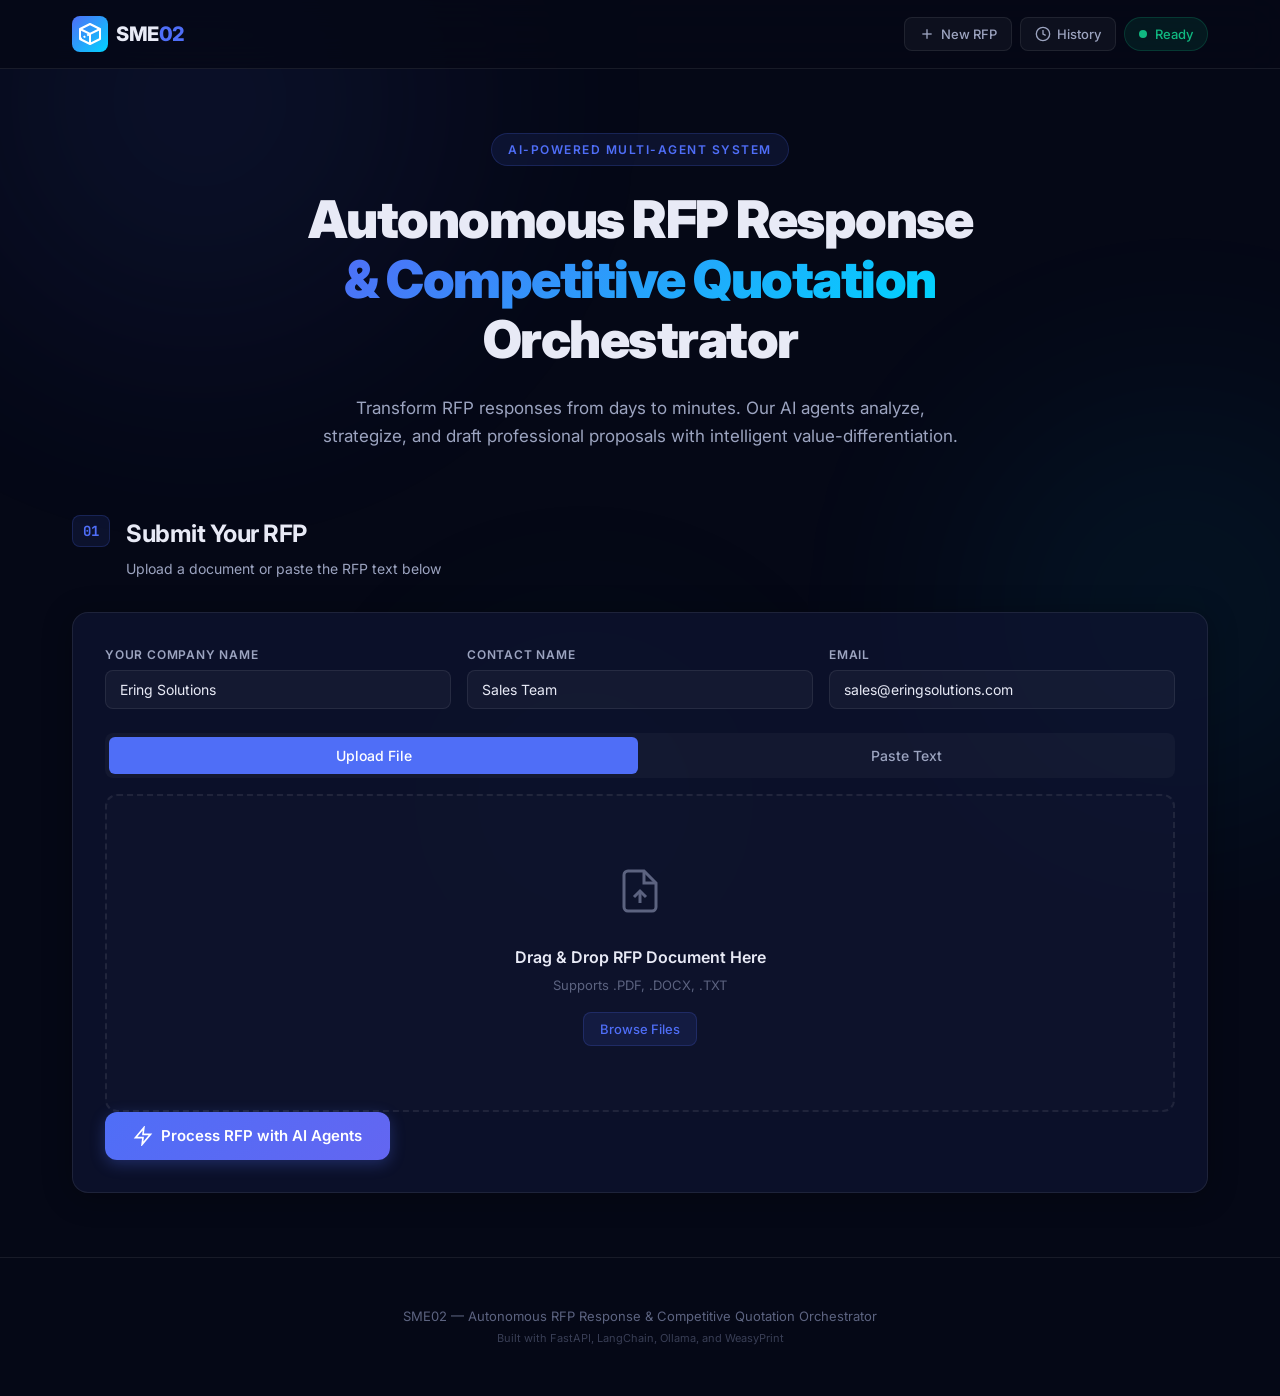
==== static/index.html @ e813094f "feat: initial commit of the SME02 project" ====
<!DOCTYPE html>
<html lang="en">
<head>
    <meta charset="UTF-8">
    <meta name="viewport" content="width=device-width, initial-scale=1.0">
    <title>SME02 — Autonomous RFP Response Orchestrator</title>
    <meta name="description" content="AI-powered multi-agent system for competitive RFP quotation generation. Transform RFP responses from days to minutes.">
    <link rel="preconnect" href="https://fonts.googleapis.com">
    <link rel="preconnect" href="https://fonts.gstatic.com" crossorigin>
    <link href="https://fonts.googleapis.com/css2?family=Inter:wght@300;400;500;600;700;800;900&family=JetBrains+Mono:wght@400;500;600;700&display=swap" rel="stylesheet">
    <link rel="stylesheet" href="/static/css/style.css?v=1.1">
</head>
<body>

    <!-- ===== Ambient Background ===== -->
    <div class="ambient-bg">
        <div class="ambient-orb orb-1"></div>
        <div class="ambient-orb orb-2"></div>
        <div class="ambient-orb orb-3"></div>
    </div>

    <!-- ===== Header ===== -->
    <header class="header" id="header">
        <div class="header-inner">
            <div class="logo">
                <div class="logo-icon">
                    <svg width="24" height="24" viewBox="0 0 24 24" fill="none">
                        <path d="M12 2L2 7V17L12 22L22 17V7L12 2Z" stroke="currentColor" stroke-width="2" stroke-linejoin="round"/>
                        <path d="M12 22V12" stroke="currentColor" stroke-width="2"/>
                        <path d="M22 7L12 12L2 7" stroke="currentColor" stroke-width="2"/>
                        <path d="M2 17L12 12" stroke="currentColor" stroke-width="2" stroke-dasharray="2 2"/>
                    </svg>
                </div>
                <span class="logo-text">SME<span class="logo-accent">02</span></span>
            </div>
            <nav class="nav-actions">
                <button class="header-btn" id="newRfpHeaderBtn" title="Start New RFP">
                    <svg width="16" height="16" viewBox="0 0 24 24" fill="none" stroke="currentColor" stroke-width="2">
                        <line x1="12" y1="5" x2="12" y2="19"/>
                        <line x1="5" y1="12" x2="19" y2="12"/>
                    </svg>
                    New RFP
                </button>
                <button class="header-btn" id="historyBtn" title="View History">
                    <svg width="16" height="16" viewBox="0 0 24 24" fill="none" stroke="currentColor" stroke-width="2">
                        <circle cx="12" cy="12" r="10"/>
                        <polyline points="12 6 12 12 16 14"/>
                    </svg>
                    History
                </button>
                <span class="status-badge" id="globalStatus">
                    <span class="status-dot"></span>
                    Ready
                </span>
            </nav>
        </div>
    </header>

    <!-- ===== Main Content ===== -->
    <main class="main">

        <!-- Hero Section -->
        <section class="hero" id="heroSection">
            <div class="hero-content">
                <div class="hero-badge">AI-Powered Multi-Agent System</div>
                <h1 class="hero-title">
                    Autonomous RFP Response<br>
                    <span class="gradient-text">&amp; Competitive Quotation</span><br>
                    Orchestrator
                </h1>
                <p class="hero-subtitle">
                    Transform RFP responses from days to minutes. Our AI agents analyze, strategize, and draft
                    professional proposals with intelligent value-differentiation.
                </p>
            </div>
        </section>

        <!-- RFP Input Section -->
        <section class="section" id="inputSection">
            <div class="section-header">
                <div class="section-number">01</div>
                <div>
                    <h2 class="section-title">Submit Your RFP</h2>
                    <p class="section-desc">Upload a document or paste the RFP text below</p>
                </div>
            </div>

            <div class="input-card glass-card">
                <div class="input-meta-row">
                    <div class="input-field-group">
                        <label for="companyName">Your Company Name</label>
                        <input type="text" id="companyName" value="Ering Solutions" placeholder="Your company name">
                    </div>
                    <div class="input-field-group">
                        <label for="contactName">Contact Name</label>
                        <input type="text" id="contactName" value="Sales Team" placeholder="Contact person">
                    </div>
                    <div class="input-field-group">
                        <label for="contactEmail">Email</label>
                        <input type="email" id="contactEmail" value="sales@eringsolutions.com" placeholder="Email">
                    </div>
                </div>

                <div class="input-mode-tabs" id="inputModeTabs">
                    <button class="input-tab active" data-mode="upload">Upload File</button>
                    <button class="input-tab" data-mode="paste">Paste Text</button>
                </div>
                
                <div class="input-mode-content active" id="mode-upload">
                    <div class="drop-zone" id="dropZone">
                        <div class="drop-zone-icon">
                            <svg width="48" height="48" viewBox="0 0 24 24" fill="none" stroke="currentColor" stroke-width="1.5">
                                <path d="M14 2H6a2 2 0 0 0-2 2v16a2 2 0 0 0 2 2h12a2 2 0 0 0 2-2V8z"></path>
                                <polyline points="14 2 14 8 20 8"></polyline>
                                <line x1="12" y1="18" x2="12" y2="12"></line>
                                <polyline points="9 15 12 12 15 15"></polyline>
                            </svg>
                        </div>
                        <p class="drop-zone-text">Drag &amp; Drop RFP Document Here</p>
                        <p class="drop-zone-hint">Supports .PDF, .DOCX, .TXT</p>
                        <button class="btn-secondary drop-zone-btn" id="browseFileBtn">Browse Files</button>
                        <input type="file" id="fileInput" accept=".pdf,.docx,.txt,.doc" style="display:none;">
                    </div>
                    
                    <div class="selected-file hidden" id="selectedFile">
                        <div class="file-info">
                            <span class="file-icon">📄</span>
                            <span class="file-name" id="fileName">document.pdf</span>
                            <span class="file-size" id="fileSize">2.4 MB</span>
                        </div>
                        <button class="btn-secondary" id="removeFileBtn" style="padding:4px 8px;">✕ Remove</button>
                    </div>
                </div>

                <div class="input-mode-content" id="mode-paste">
                    <div class="textarea-wrapper">
                        <textarea id="rfpInput" rows="16" placeholder="Paste your RFP document text here...

Example:
## Request for Proposal (RFP) - IT Infrastructure Upgrade
**Issued By:** Tech Solutions Inc.
..."></textarea>
                        <div class="textarea-footer">
                            <span class="char-count" id="charCount">0 characters</span>
                            <button class="btn-secondary" id="loadExampleBtn">Load Example RFP</button>
                        </div>
                    </div>
                </div>

                <button class="btn-primary" id="processBtn">
                    <svg width="20" height="20" viewBox="0 0 24 24" fill="none" stroke="currentColor" stroke-width="2">
                        <polygon points="13 2 3 14 12 14 11 22 21 10 12 10 13 2"/>
                    </svg>
                    Process RFP with AI Agents
                </button>
            </div>
        </section>

        <!-- Agent Reasoning Feed (Glass Box) -->
        <section class="section hidden" id="agentSection">
            <div class="section-header">
                <div class="section-number">02</div>
                <div>
                    <h2 class="section-title">Agent Reasoning Feed</h2>
                    <p class="section-desc">Watch our AI agents analyze, strategize, and draft in real-time</p>
                </div>
            </div>

            <div class="agents-panel glass-card">
                <!-- Agent Status Cards -->
                <div class="agent-status-bar">
                    <div class="agent-chip" id="chipAnalyst" data-status="waiting">
                        <div class="agent-chip-icon">🔍</div>
                        <div class="agent-chip-info">
                            <span class="agent-chip-name">Junior Analyst</span>
                            <span class="agent-chip-status">Waiting</span>
                        </div>
                    </div>
                    <div class="agent-connector">→</div>
                    <div class="agent-chip" id="chipStrategist" data-status="waiting">
                        <div class="agent-chip-icon">📊</div>
                        <div class="agent-chip-info">
                            <span class="agent-chip-name">Pricing Strategist</span>
                            <span class="agent-chip-status">Waiting</span>
                        </div>
                    </div>
                    <div class="agent-connector">→</div>
                    <div class="agent-chip" id="chipCopywriter" data-status="waiting">
                        <div class="agent-chip-icon">✍️</div>
                        <div class="agent-chip-info">
                            <span class="agent-chip-name">Senior Copywriter</span>
                            <span class="agent-chip-status">Waiting</span>
                        </div>
                    </div>
                </div>

                <!-- Live Feed -->
                <div class="feed-container" id="feedContainer">
                    <div class="feed-empty">
                        <div class="feed-empty-icon">🤖</div>
                        <p>Agent reasoning will appear here in real-time...</p>
                    </div>
                </div>
            </div>
        </section>

        <!-- Review & Approve Section -->
        <section class="section hidden" id="reviewSection">
            <div class="section-header">
                <div class="section-number">03</div>
                <div>
                    <h2 class="section-title">Review &amp; Approve</h2>
                    <p class="section-desc">Review the generated proposal and provide feedback before final PDF generation</p>
                </div>
            </div>

            <div class="review-panel glass-card">
                <!-- Tabs -->
                <div class="review-tabs" id="reviewTabs">
                    <button class="review-tab active" data-tab="requirements">Requirements</button>
                    <button class="review-tab" data-tab="pricing">Pricing</button>
                    <button class="review-tab" data-tab="proposal">Proposal</button>
                    <button class="review-tab" data-tab="universal-json">Universal JSON</button>
                </div>

                <!-- Tab Content -->
                <div class="review-content" id="reviewContent">
                    <div class="review-tab-content active" id="tab-requirements"></div>
                    <div class="review-tab-content" id="tab-pricing"></div>
                    <div class="review-tab-content" id="tab-proposal"></div>
                    <div class="review-tab-content" id="tab-universal-json"></div>
                </div>

                <!-- Feedback Area -->
                <div class="feedback-area">
                    <h3>Request Changes</h3>
                    <p class="feedback-hint">Specify which agent should make changes and describe the modification.</p>

                    <div class="changes-list" id="changesList"></div>

                    <div class="add-change-form">
                        <select id="changeAgent">
                            <option value="Junior Analyst">Junior Analyst (Requirements)</option>
                            <option value="Pricing Strategist">Pricing Strategist (Pricing)</option>
                            <option value="Senior Copywriter">Senior Copywriter (Content)</option>
                        </select>
                        <input type="text" id="changeInstruction" placeholder="Describe the change you want...">
                        <button class="btn-secondary" id="addChangeBtn">+ Add Change</button>
                    </div>

                    <div class="review-actions">
                        <button class="btn-primary" id="approveBtn">
                            <svg width="18" height="18" viewBox="0 0 24 24" fill="none" stroke="currentColor" stroke-width="2.5">
                                <polyline points="20 6 9 17 4 12"/>
                            </svg>
                            Approve &amp; Generate PDF
                        </button>
                        <button class="btn-outline" id="submitChangesBtn" style="display:none;">
                            <svg width="18" height="18" viewBox="0 0 24 24" fill="none" stroke="currentColor" stroke-width="2">
                                <path d="M11 4H4a2 2 0 0 0-2 2v14a2 2 0 0 0 2 2h14a2 2 0 0 0 2-2v-7"/>
                                <path d="M18.5 2.5a2.121 2.121 0 0 1 3 3L12 15l-4 1 1-4 9.5-9.5z"/>
                            </svg>
                            Submit Changes &amp; Re-run Agents
                        </button>
                    </div>
                </div>
            </div>
        </section>

        <!-- PDF Download Section -->
        <section class="section hidden" id="downloadSection">
            <div class="section-header">
                <div class="section-number">04</div>
                <div>
                    <h2 class="section-title">Your Quotation is Ready</h2>
                    <p class="section-desc">Download your boardroom-ready professional PDF quotation</p>
                </div>
            </div>

            <div class="download-card glass-card">
                <div class="download-icon">
                    <svg width="64" height="64" viewBox="0 0 24 24" fill="none" stroke="currentColor" stroke-width="1.5">
                        <path d="M14 2H6a2 2 0 0 0-2 2v16a2 2 0 0 0 2 2h12a2 2 0 0 0 2-2V8z"/>
                        <polyline points="14 2 14 8 20 8"/>
                        <line x1="12" y1="18" x2="12" y2="12"/>
                        <polyline points="9 15 12 18 15 15"/>
                    </svg>
                </div>
                <h3>SME02 Professional Quotation</h3>
                <p class="download-meta" id="downloadMeta">Generated with AI-powered analysis</p>
                <a class="btn-primary download-btn" id="downloadPdfBtn" href="#">
                    <svg width="20" height="20" viewBox="0 0 24 24" fill="none" stroke="currentColor" stroke-width="2">
                        <path d="M21 15v4a2 2 0 0 1-2 2H5a2 2 0 0 1-2-2v-4"/>
                        <polyline points="7 10 12 15 17 10"/>
                        <line x1="12" y1="15" x2="12" y2="3"/>
                    </svg>
                    Download PDF Quotation
                </a>
                <button class="btn-new-rfp" id="newRfpBtn">
                    <svg width="18" height="18" viewBox="0 0 24 24" fill="none" stroke="currentColor" stroke-width="2">
                        <line x1="12" y1="5" x2="12" y2="19"/>
                        <line x1="5" y1="12" x2="19" y2="12"/>
                    </svg>
                    Start New RFP
                </button>
            </div>
        </section>

    </main>

    <!-- Footer -->
    <footer class="footer">
        <p>SME02 — Autonomous RFP Response & Competitive Quotation Orchestrator</p>
        <p class="footer-sub">Built with FastAPI, LangChain, Ollama, and WeasyPrint</p>
    </footer>

    <!-- ===== History Modal ===== -->
    <div class="modal-overlay hidden" id="historyModal">
        <div class="modal-panel glass-card">
            <div class="modal-header">
                <h2 class="modal-title">
                    <svg width="20" height="20" viewBox="0 0 24 24" fill="none" stroke="currentColor" stroke-width="2">
                        <circle cx="12" cy="12" r="10"/>
                        <polyline points="12 6 12 12 16 14"/>
                    </svg>
                    RFP History
                </h2>
                <button class="modal-close" id="closeHistoryBtn">&times;</button>
            </div>
            <div class="modal-body" id="historyList">
                <div class="history-empty">
                    <div class="history-empty-icon">📋</div>
                    <p>No previous RFPs yet. Process your first RFP to see it here.</p>
                </div>
            </div>
        </div>
    </div>

    <script src="/static/js/app.js?v=1.1"></script>
</body>
</html>
---- static/css/style.css ----
/* ============================================
   SME02 — Glass Box UI Design System
   ============================================ */

/* ---- CSS Variables ---- */
:root {
    /* Colors */
    --bg-deep: #050816;
    --bg-surface: #0a0e27;
    --bg-card: rgba(15, 20, 50, 0.7);
    --bg-card-hover: rgba(20, 28, 65, 0.8);
    --bg-glass: rgba(255, 255, 255, 0.03);
    --bg-glass-border: rgba(255, 255, 255, 0.08);

    --accent-primary: #4f6ef7;
    --accent-primary-rgb: 79, 110, 247;
    --accent-secondary: #00d4ff;
    --accent-secondary-rgb: 0, 212, 255;
    --accent-success: #10b981;
    --accent-success-rgb: 16, 185, 129;
    --accent-warning: #f59e0b;
    --accent-error: #ef4444;

    --text-primary: #e8eaf6;
    --text-secondary: #9ca4c0;
    --text-muted: #5c6380;
    --text-accent: #a5b4fc;

    /* Typography */
    --font-body: 'Inter', -apple-system, BlinkMacSystemFont, sans-serif;
    --font-mono: 'JetBrains Mono', 'Fira Code', monospace;

    /* Spacing */
    --space-xs: 4px;
    --space-sm: 8px;
    --space-md: 16px;
    --space-lg: 24px;
    --space-xl: 32px;
    --space-2xl: 48px;
    --space-3xl: 64px;

    /* Radius */
    --radius-sm: 8px;
    --radius-md: 12px;
    --radius-lg: 16px;
    --radius-xl: 24px;

    /* Shadows */
    --shadow-glow: 0 0 40px rgba(var(--accent-primary-rgb), 0.15);
    --shadow-card: 0 4px 30px rgba(0, 0, 0, 0.3);
}

/* ---- Reset & Base ---- */
*, *::before, *::after {
    box-sizing: border-box;
    margin: 0;
    padding: 0;
}

html {
    scroll-behavior: smooth;
    -webkit-font-smoothing: antialiased;
    -moz-osx-font-smoothing: grayscale;
}

body {
    font-family: var(--font-body);
    background: var(--bg-deep);
    color: var(--text-primary);
    line-height: 1.6;
    min-height: 100vh;
    overflow-x: hidden;
}

/* ---- Ambient Background ---- */
.ambient-bg {
    position: fixed;
    top: 0;
    left: 0;
    width: 100%;
    height: 100%;
    pointer-events: none;
    z-index: 0;
    overflow: hidden;
}

.ambient-orb {
    position: absolute;
    border-radius: 50%;
    filter: blur(120px);
    opacity: 0.3;
    animation: orbFloat 20s ease-in-out infinite;
}

.orb-1 {
    width: 600px;
    height: 600px;
    background: radial-gradient(circle, rgba(var(--accent-primary-rgb), 0.4), transparent);
    top: -200px;
    left: -100px;
    animation-delay: 0s;
}

.orb-2 {
    width: 500px;
    height: 500px;
    background: radial-gradient(circle, rgba(var(--accent-secondary-rgb), 0.3), transparent);
    top: 40%;
    right: -150px;
    animation-delay: -7s;
}

.orb-3 {
    width: 400px;
    height: 400px;
    background: radial-gradient(circle, rgba(var(--accent-success-rgb), 0.2), transparent);
    bottom: -100px;
    left: 30%;
    animation-delay: -14s;
}

@keyframes orbFloat {
    0%, 100% { transform: translate(0, 0) scale(1); }
    25% { transform: translate(30px, -40px) scale(1.05); }
    50% { transform: translate(-20px, 20px) scale(0.95); }
    75% { transform: translate(40px, 30px) scale(1.02); }
}

/* ---- Header ---- */
.header {
    position: sticky;
    top: 0;
    z-index: 100;
    backdrop-filter: blur(20px);
    -webkit-backdrop-filter: blur(20px);
    background: rgba(5, 8, 22, 0.8);
    border-bottom: 1px solid var(--bg-glass-border);
}

.header-inner {
    max-width: 1200px;
    margin: 0 auto;
    padding: var(--space-md) var(--space-xl);
    display: flex;
    align-items: center;
    justify-content: space-between;
}

.logo {
    display: flex;
    align-items: center;
    gap: var(--space-sm);
}

.logo-icon {
    width: 36px;
    height: 36px;
    background: linear-gradient(135deg, var(--accent-primary), var(--accent-secondary));
    border-radius: var(--radius-sm);
    display: flex;
    align-items: center;
    justify-content: center;
    color: white;
}

.logo-text {
    font-size: 20px;
    font-weight: 800;
    letter-spacing: -0.5px;
    color: var(--text-primary);
}

.logo-accent {
    color: var(--accent-primary);
}

.status-badge {
    display: flex;
    align-items: center;
    gap: var(--space-sm);
    padding: 6px 14px;
    border-radius: 20px;
    font-size: 13px;
    font-weight: 500;
    background: rgba(var(--accent-success-rgb), 0.1);
    color: var(--accent-success);
    border: 1px solid rgba(var(--accent-success-rgb), 0.2);
    transition: all 0.3s ease;
}

.status-dot {
    width: 8px;
    height: 8px;
    border-radius: 50%;
    background: var(--accent-success);
    animation: pulse 2s ease-in-out infinite;
}

@keyframes pulse {
    0%, 100% { opacity: 1; transform: scale(1); }
    50% { opacity: 0.5; transform: scale(0.8); }
}

.status-badge.processing {
    background: rgba(var(--accent-primary-rgb), 0.1);
    color: var(--accent-primary);
    border-color: rgba(var(--accent-primary-rgb), 0.2);
}
.status-badge.processing .status-dot {
    background: var(--accent-primary);
}

.status-badge.error {
    background: rgba(239, 68, 68, 0.1);
    color: var(--accent-error);
    border-color: rgba(239, 68, 68, 0.2);
}
.status-badge.error .status-dot {
    background: var(--accent-error);
    animation: none;
}

/* ---- Main Content ---- */
.main {
    position: relative;
    z-index: 1;
    max-width: 1200px;
    margin: 0 auto;
    padding: 0 var(--space-xl);
}

/* ---- Hero ---- */
.hero {
    padding: var(--space-3xl) 0;
    text-align: center;
}

.hero-badge {
    display: inline-block;
    padding: 6px 16px;
    border-radius: 20px;
    font-size: 12px;
    font-weight: 600;
    text-transform: uppercase;
    letter-spacing: 1.5px;
    background: rgba(var(--accent-primary-rgb), 0.1);
    color: var(--accent-primary);
    border: 1px solid rgba(var(--accent-primary-rgb), 0.2);
    margin-bottom: var(--space-lg);
}

.hero-title {
    font-size: clamp(32px, 5vw, 52px);
    font-weight: 900;
    line-height: 1.15;
    letter-spacing: -1.5px;
    margin-bottom: var(--space-lg);
    color: var(--text-primary);
}

.gradient-text {
    background: linear-gradient(135deg, var(--accent-primary), var(--accent-secondary));
    -webkit-background-clip: text;
    -webkit-text-fill-color: transparent;
    background-clip: text;
}

.hero-subtitle {
    font-size: 17px;
    color: var(--text-secondary);
    max-width: 650px;
    margin: 0 auto;
    line-height: 1.7;
}

/* ---- Sections ---- */
.section {
    margin-bottom: var(--space-3xl);
    animation: fadeInUp 0.6s ease forwards;
}

.section.hidden {
    display: none;
}

.hidden {
    display: none !important;
}

@keyframes fadeInUp {
    from { opacity: 0; transform: translateY(20px); }
    to { opacity: 1; transform: translateY(0); }
}

.section-header {
    display: flex;
    align-items: flex-start;
    gap: var(--space-md);
    margin-bottom: var(--space-xl);
}

.section-number {
    font-family: var(--font-mono);
    font-size: 14px;
    font-weight: 700;
    color: var(--accent-primary);
    background: rgba(var(--accent-primary-rgb), 0.1);
    padding: 4px 10px;
    border-radius: var(--radius-sm);
    border: 1px solid rgba(var(--accent-primary-rgb), 0.2);
    flex-shrink: 0;
}

.section-title {
    font-size: 24px;
    font-weight: 700;
    letter-spacing: -0.5px;
    margin-bottom: 4px;
}

.section-desc {
    font-size: 14px;
    color: var(--text-secondary);
}

/* ---- Glass Card ---- */
.glass-card {
    background: var(--bg-card);
    border: 1px solid var(--bg-glass-border);
    border-radius: var(--radius-lg);
    padding: var(--space-xl);
    backdrop-filter: blur(10px);
    -webkit-backdrop-filter: blur(10px);
    box-shadow: var(--shadow-card);
    transition: border-color 0.3s ease;
}

.glass-card:hover {
    border-color: rgba(var(--accent-primary-rgb), 0.15);
}

/* ---- Input Section ---- */
.input-meta-row {
    display: grid;
    grid-template-columns: 1fr 1fr 1fr;
    gap: var(--space-md);
    margin-bottom: var(--space-lg);
}

.input-field-group label {
    display: block;
    font-size: 12px;
    font-weight: 600;
    color: var(--text-secondary);
    text-transform: uppercase;
    letter-spacing: 0.8px;
    margin-bottom: 6px;
}

.input-field-group input {
    width: 100%;
    padding: 10px 14px;
    background: rgba(255, 255, 255, 0.04);
    border: 1px solid var(--bg-glass-border);
    border-radius: var(--radius-sm);
    color: var(--text-primary);
    font-family: var(--font-body);
    font-size: 14px;
    transition: all 0.3s ease;
}

.input-field-group input:focus {
    outline: none;
    border-color: var(--accent-primary);
    box-shadow: 0 0 0 3px rgba(var(--accent-primary-rgb), 0.1);
}

/* ---- Input Modes ---- */
.input-mode-tabs {
    display: flex;
    gap: 4px;
    margin-bottom: var(--space-md);
    background: rgba(255, 255, 255, 0.03);
    border-radius: var(--radius-sm);
    padding: 4px;
}

.input-tab {
    flex: 1;
    padding: 10px 16px;
    background: transparent;
    border: none;
    border-radius: 6px;
    color: var(--text-secondary);
    font-family: var(--font-body);
    font-size: 14px;
    font-weight: 500;
    cursor: pointer;
    transition: all 0.3s ease;
}

.input-tab:hover {
    color: var(--text-primary);
    background: rgba(255, 255, 255, 0.05);
}

.input-tab.active {
    background: var(--accent-primary);
    color: white;
}

.input-mode-content {
    display: none;
    animation: fadeInUp 0.3s ease;
}

.input-mode-content.active {
    display: block;
}

/* ---- Drop Zone ---- */
.drop-zone {
    width: 100%;
    border: 2px dashed var(--bg-glass-border);
    border-radius: var(--radius-md);
    padding: var(--space-3xl) var(--space-xl);
    text-align: center;
    background: rgba(255, 255, 255, 0.01);
    transition: all 0.3s ease;
    cursor: pointer;
}

.drop-zone:hover, .drop-zone.dragover {
    border-color: var(--accent-primary);
    background: rgba(var(--accent-primary-rgb), 0.05);
}

.drop-zone-icon {
    font-size: 48px;
    color: var(--text-muted);
    margin-bottom: var(--space-sm);
}

.drop-zone-text {
    font-size: 16px;
    font-weight: 600;
    color: var(--text-primary);
    margin-bottom: 4px;
}

.drop-zone-hint {
    font-size: 13px;
    color: var(--text-muted);
    margin-bottom: var(--space-md);
}

.selected-file {
    display: flex;
    justify-content: space-between;
    align-items: center;
    padding: 16px;
    background: rgba(255, 255, 255, 0.03);
    border: 1px solid var(--accent-primary);
    border-radius: var(--radius-md);
    margin-bottom: var(--space-lg);
    box-shadow: 0 0 15px rgba(var(--accent-primary-rgb), 0.1);
}

.file-info {
    display: flex;
    align-items: center;
    gap: var(--space-sm);
}

.file-name {
    font-weight: 600;
    color: var(--text-primary);
}

.file-size {
    font-size: 12px;
    color: var(--text-secondary);
}

.textarea-wrapper {
    margin-bottom: var(--space-lg);
}

textarea {
    width: 100%;
    padding: 16px;
    background: rgba(255, 255, 255, 0.03);
    border: 1px solid var(--bg-glass-border);
    border-radius: var(--radius-md);
    color: var(--text-primary);
    font-family: var(--font-mono);
    font-size: 13px;
    line-height: 1.7;
    resize: vertical;
    transition: all 0.3s ease;
}

textarea:focus {
    outline: none;
    border-color: var(--accent-primary);
    box-shadow: 0 0 0 3px rgba(var(--accent-primary-rgb), 0.1);
}

textarea::placeholder {
    color: var(--text-muted);
}

.textarea-footer {
    display: flex;
    justify-content: space-between;
    align-items: center;
    margin-top: var(--space-sm);
}

.char-count {
    font-size: 12px;
    color: var(--text-muted);
    font-family: var(--font-mono);
}

/* ---- Buttons ---- */
.btn-primary {
    display: inline-flex;
    align-items: center;
    gap: var(--space-sm);
    padding: 14px 28px;
    background: linear-gradient(135deg, var(--accent-primary), #6366f1);
    color: white;
    border: none;
    border-radius: var(--radius-md);
    font-family: var(--font-body);
    font-size: 15px;
    font-weight: 600;
    cursor: pointer;
    transition: all 0.3s ease;
    text-decoration: none;
    box-shadow: 0 4px 15px rgba(var(--accent-primary-rgb), 0.3);
}

.btn-primary:hover {
    transform: translateY(-2px);
    box-shadow: 0 6px 25px rgba(var(--accent-primary-rgb), 0.4);
}

.btn-primary:active {
    transform: translateY(0);
}

.btn-primary:disabled {
    opacity: 0.5;
    cursor: not-allowed;
    transform: none;
    box-shadow: none;
}

.btn-secondary {
    display: inline-flex;
    align-items: center;
    gap: var(--space-sm);
    padding: 8px 16px;
    background: rgba(var(--accent-primary-rgb), 0.1);
    color: var(--accent-primary);
    border: 1px solid rgba(var(--accent-primary-rgb), 0.2);
    border-radius: var(--radius-sm);
    font-family: var(--font-body);
    font-size: 13px;
    font-weight: 500;
    cursor: pointer;
    transition: all 0.3s ease;
}

.btn-secondary:hover {
    background: rgba(var(--accent-primary-rgb), 0.2);
}

.btn-outline {
    display: inline-flex;
    align-items: center;
    gap: var(--space-sm);
    padding: 14px 28px;
    background: transparent;
    color: var(--accent-primary);
    border: 1px solid var(--accent-primary);
    border-radius: var(--radius-md);
    font-family: var(--font-body);
    font-size: 15px;
    font-weight: 600;
    cursor: pointer;
    transition: all 0.3s ease;
}

.btn-outline:hover {
    background: rgba(var(--accent-primary-rgb), 0.1);
}

/* ---- Agent Status Bar ---- */
.agent-status-bar {
    display: flex;
    align-items: center;
    justify-content: center;
    gap: var(--space-md);
    margin-bottom: var(--space-xl);
    flex-wrap: wrap;
}

.agent-chip {
    display: flex;
    align-items: center;
    gap: var(--space-sm);
    padding: 10px 16px;
    background: rgba(255, 255, 255, 0.03);
    border: 1px solid var(--bg-glass-border);
    border-radius: var(--radius-md);
    transition: all 0.4s ease;
}

.agent-chip[data-status="active"] {
    border-color: var(--accent-primary);
    background: rgba(var(--accent-primary-rgb), 0.08);
    box-shadow: 0 0 20px rgba(var(--accent-primary-rgb), 0.15);
}

.agent-chip[data-status="complete"] {
    border-color: var(--accent-success);
    background: rgba(var(--accent-success-rgb), 0.08);
}

.agent-chip-icon {
    font-size: 20px;
}

.agent-chip-name {
    font-size: 13px;
    font-weight: 600;
    display: block;
}

.agent-chip-status {
    font-size: 11px;
    color: var(--text-muted);
    display: block;
    font-family: var(--font-mono);
}

.agent-chip[data-status="active"] .agent-chip-status {
    color: var(--accent-primary);
}

.agent-chip[data-status="complete"] .agent-chip-status {
    color: var(--accent-success);
}

.agent-connector {
    color: var(--text-muted);
    font-size: 18px;
    font-weight: 300;
}

/* ---- Feed Container ---- */
.feed-container {
    max-height: 500px;
    overflow-y: auto;
    padding-right: var(--space-sm);
    scroll-behavior: smooth;
}

.feed-container::-webkit-scrollbar {
    width: 6px;
}

.feed-container::-webkit-scrollbar-track {
    background: transparent;
}

.feed-container::-webkit-scrollbar-thumb {
    background: rgba(255, 255, 255, 0.1);
    border-radius: 3px;
}

.feed-empty {
    text-align: center;
    padding: var(--space-3xl) 0;
    color: var(--text-muted);
}

.feed-empty-icon {
    font-size: 40px;
    margin-bottom: var(--space-md);
    opacity: 0.5;
}

.feed-message {
    display: flex;
    gap: var(--space-md);
    padding: var(--space-md);
    border-radius: var(--radius-md);
    margin-bottom: var(--space-sm);
    animation: messageSlide 0.3s ease forwards;
    border-left: 3px solid transparent;
    transition: background 0.2s ease;
}

.feed-message:hover {
    background: rgba(255, 255, 255, 0.02);
}

@keyframes messageSlide {
    from { opacity: 0; transform: translateX(-10px); }
    to { opacity: 1; transform: translateX(0); }
}

.feed-message.type-thinking { border-left-color: var(--accent-secondary); }
.feed-message.type-action { border-left-color: var(--accent-primary); }
.feed-message.type-result { border-left-color: var(--accent-success); }
.feed-message.type-error { border-left-color: var(--accent-error); }
.feed-message.type-status { border-left-color: var(--accent-warning); }
.feed-message.type-complete {
    border-left-color: var(--accent-success);
    background: rgba(var(--accent-success-rgb), 0.05);
}

.feed-avatar {
    width: 32px;
    height: 32px;
    border-radius: var(--radius-sm);
    display: flex;
    align-items: center;
    justify-content: center;
    font-size: 16px;
    flex-shrink: 0;
    background: rgba(var(--accent-primary-rgb), 0.1);
}

.feed-body {
    flex: 1;
    min-width: 0;
}

.feed-header {
    display: flex;
    align-items: center;
    gap: var(--space-sm);
    margin-bottom: 4px;
}

.feed-agent-name {
    font-size: 12px;
    font-weight: 700;
    color: var(--accent-primary);
    font-family: var(--font-mono);
}

.feed-type-badge {
    font-size: 10px;
    padding: 1px 6px;
    border-radius: 4px;
    font-weight: 600;
    text-transform: uppercase;
    letter-spacing: 0.5px;
}

.type-thinking .feed-type-badge { background: rgba(var(--accent-secondary-rgb), 0.15); color: var(--accent-secondary); }
.type-action .feed-type-badge { background: rgba(var(--accent-primary-rgb), 0.15); color: var(--accent-primary); }
.type-result .feed-type-badge { background: rgba(var(--accent-success-rgb), 0.15); color: var(--accent-success); }
.type-error .feed-type-badge { background: rgba(239, 68, 68, 0.15); color: var(--accent-error); }
.type-status .feed-type-badge { background: rgba(245, 158, 11, 0.15); color: var(--accent-warning); }
.type-complete .feed-type-badge { background: rgba(var(--accent-success-rgb), 0.15); color: var(--accent-success); }

.feed-time {
    font-size: 10px;
    color: var(--text-muted);
    font-family: var(--font-mono);
    margin-left: auto;
}

.feed-content {
    font-size: 13px;
    color: var(--text-secondary);
    line-height: 1.6;
    white-space: pre-wrap;
    word-break: break-word;
}

/* ---- Review Panel ---- */
.review-tabs {
    display: flex;
    gap: 4px;
    margin-bottom: var(--space-xl);
    background: rgba(255, 255, 255, 0.03);
    border-radius: var(--radius-sm);
    padding: 4px;
}

.review-tab {
    flex: 1;
    padding: 10px 16px;
    background: transparent;
    border: none;
    border-radius: 6px;
    color: var(--text-secondary);
    font-family: var(--font-body);
    font-size: 14px;
    font-weight: 500;
    cursor: pointer;
    transition: all 0.3s ease;
}

.review-tab:hover {
    color: var(--text-primary);
    background: rgba(255, 255, 255, 0.05);
}

.review-tab.active {
    background: var(--accent-primary);
    color: white;
}

.review-tab-content {
    display: none;
    animation: fadeInUp 0.3s ease;
}

.review-tab-content.active {
    display: block;
}

.review-content {
    margin-bottom: var(--space-xl);
    min-height: 200px;
    max-height: 500px;
    overflow-y: auto;
    padding: var(--space-md);
    background: rgba(255, 255, 255, 0.02);
    border-radius: var(--radius-md);
    border: 1px solid var(--bg-glass-border);
}

.review-content::-webkit-scrollbar {
    width: 6px;
}

.review-content::-webkit-scrollbar-thumb {
    background: rgba(255, 255, 255, 0.1);
    border-radius: 3px;
}

.review-item {
    padding: var(--space-md);
    border-bottom: 1px solid var(--bg-glass-border);
    font-size: 14px;
}

.review-item:last-child { border-bottom: none; }

.review-item-label {
    font-size: 11px;
    font-weight: 700;
    color: var(--text-muted);
    text-transform: uppercase;
    letter-spacing: 0.8px;
    margin-bottom: 4px;
}

.review-item-value {
    color: var(--text-primary);
    line-height: 1.6;
}

.review-item-value.highlight {
    color: var(--accent-success);
    font-weight: 600;
}

/* Pricing table in review */
.review-price-table {
    width: 100%;
    border-collapse: collapse;
    font-size: 13px;
    margin: var(--space-md) 0;
}

.review-price-table th {
    text-align: left;
    padding: 10px 12px;
    background: rgba(var(--accent-primary-rgb), 0.1);
    color: var(--accent-primary);
    font-size: 11px;
    text-transform: uppercase;
    letter-spacing: 0.5px;
    border-bottom: 1px solid var(--bg-glass-border);
}

.review-price-table td {
    padding: 10px 12px;
    border-bottom: 1px solid rgba(255, 255, 255, 0.04);
    color: var(--text-secondary);
}

.review-price-table tr:hover td {
    background: rgba(255, 255, 255, 0.02);
}

.review-price-table .total-row td {
    font-weight: 700;
    color: var(--text-primary);
    border-top: 2px solid var(--accent-primary);
}

.value-add-tag {
    display: inline-block;
    padding: 2px 8px;
    border-radius: 4px;
    font-size: 10px;
    font-weight: 700;
    background: rgba(var(--accent-success-rgb), 0.15);
    color: var(--accent-success);
    text-transform: uppercase;
    letter-spacing: 0.5px;
}

/* ---- Feedback Area ---- */
.feedback-area {
    border-top: 1px solid var(--bg-glass-border);
    padding-top: var(--space-xl);
}

.feedback-area h3 {
    font-size: 16px;
    font-weight: 600;
    margin-bottom: 4px;
}

.feedback-hint {
    font-size: 13px;
    color: var(--text-muted);
    margin-bottom: var(--space-lg);
}

.changes-list {
    margin-bottom: var(--space-md);
}

.change-item {
    display: flex;
    align-items: center;
    gap: var(--space-md);
    padding: var(--space-sm) var(--space-md);
    background: rgba(var(--accent-primary-rgb), 0.05);
    border: 1px solid rgba(var(--accent-primary-rgb), 0.1);
    border-radius: var(--radius-sm);
    margin-bottom: var(--space-sm);
    font-size: 13px;
    animation: fadeInUp 0.2s ease;
}

.change-item-agent {
    font-weight: 700;
    color: var(--accent-primary);
    font-family: var(--font-mono);
    font-size: 11px;
    flex-shrink: 0;
    min-width: 120px;
}

.change-item-text {
    flex: 1;
    color: var(--text-secondary);
}

.change-item-remove {
    background: none;
    border: none;
    color: var(--accent-error);
    cursor: pointer;
    font-size: 16px;
    padding: 4px;
    opacity: 0.6;
    transition: opacity 0.2s;
}

.change-item-remove:hover { opacity: 1; }

.add-change-form {
    display: flex;
    gap: var(--space-sm);
    margin-bottom: var(--space-xl);
}

.add-change-form select,
.add-change-form input {
    padding: 10px 12px;
    background: rgba(255, 255, 255, 0.04);
    border: 1px solid var(--bg-glass-border);
    border-radius: var(--radius-sm);
    color: var(--text-primary);
    font-family: var(--font-body);
    font-size: 13px;
}

.add-change-form select {
    min-width: 200px;
}

.add-change-form select option {
    background: var(--bg-surface);
    color: var(--text-primary);
}

.add-change-form input {
    flex: 1;
}

.add-change-form input:focus,
.add-change-form select:focus {
    outline: none;
    border-color: var(--accent-primary);
}

.review-actions {
    display: flex;
    gap: var(--space-md);
    flex-wrap: wrap;
}

/* ---- Download Section ---- */
.download-card {
    text-align: center;
    padding: var(--space-3xl);
}

.download-icon {
    color: var(--accent-primary);
    margin-bottom: var(--space-lg);
    animation: floatUp 3s ease-in-out infinite;
}

@keyframes floatUp {
    0%, 100% { transform: translateY(0); }
    50% { transform: translateY(-10px); }
}

.download-card h3 {
    font-size: 22px;
    font-weight: 700;
    margin-bottom: var(--space-sm);
}

.download-meta {
    color: var(--text-secondary);
    margin-bottom: var(--space-xl);
    font-size: 14px;
}

.download-btn {
    display: inline-flex;
    padding: 16px 36px;
    font-size: 16px;
}

/* ---- Footer ---- */
.footer {
    position: relative;
    z-index: 1;
    text-align: center;
    padding: var(--space-2xl);
    color: var(--text-muted);
    font-size: 13px;
    border-top: 1px solid var(--bg-glass-border);
    margin-top: var(--space-3xl);
}

.footer-sub {
    font-size: 11px;
    margin-top: 4px;
    opacity: 0.6;
}

/* ---- Spinner ---- */
.spinner {
    width: 20px;
    height: 20px;
    border: 2px solid rgba(255, 255, 255, 0.3);
    border-top-color: white;
    border-radius: 50%;
    animation: spin 0.8s linear infinite;
    display: inline-block;
}

@keyframes spin {
    to { transform: rotate(360deg); }
}

/* ---- Header Nav Actions ---- */
.nav-actions {
    display: flex;
    align-items: center;
    gap: var(--space-sm);
}

.header-btn {
    display: inline-flex;
    align-items: center;
    gap: 6px;
    padding: 8px 14px;
    background: rgba(255, 255, 255, 0.04);
    border: 1px solid var(--bg-glass-border);
    border-radius: var(--radius-sm);
    color: var(--text-secondary);
    font-family: var(--font-body);
    font-size: 13px;
    font-weight: 500;
    cursor: pointer;
    transition: all 0.3s ease;
}

.header-btn:hover {
    background: rgba(var(--accent-primary-rgb), 0.1);
    border-color: rgba(var(--accent-primary-rgb), 0.3);
    color: var(--text-primary);
    transform: translateY(-1px);
}

.header-btn:active {
    transform: translateY(0);
}

/* ---- New RFP Button (Download Section) ---- */
.btn-new-rfp {
    display: inline-flex;
    align-items: center;
    gap: var(--space-sm);
    padding: 14px 28px;
    margin-top: var(--space-lg);
    background: transparent;
    color: var(--accent-secondary);
    border: 1px solid rgba(var(--accent-secondary-rgb), 0.3);
    border-radius: var(--radius-md);
    font-family: var(--font-body);
    font-size: 15px;
    font-weight: 600;
    cursor: pointer;
    transition: all 0.3s ease;
}

.btn-new-rfp:hover {
    background: rgba(var(--accent-secondary-rgb), 0.1);
    border-color: rgba(var(--accent-secondary-rgb), 0.5);
    transform: translateY(-2px);
    box-shadow: 0 4px 20px rgba(var(--accent-secondary-rgb), 0.15);
}

.btn-new-rfp:active {
    transform: translateY(0);
}

/* ---- History Modal ---- */
.modal-overlay {
    position: fixed;
    top: 0;
    left: 0;
    width: 100%;
    height: 100%;
    background: rgba(0, 0, 0, 0.7);
    backdrop-filter: blur(8px);
    -webkit-backdrop-filter: blur(8px);
    z-index: 1000;
    display: flex;
    align-items: center;
    justify-content: center;
    padding: var(--space-xl);
    animation: modalFadeIn 0.3s ease;
}

.modal-overlay.hidden {
    display: none !important;
}

@keyframes modalFadeIn {
    from { opacity: 0; }
    to { opacity: 1; }
}

.modal-panel {
    width: 100%;
    max-width: 640px;
    max-height: 80vh;
    display: flex;
    flex-direction: column;
    animation: modalSlideUp 0.35s ease;
}

@keyframes modalSlideUp {
    from { opacity: 0; transform: translateY(30px) scale(0.97); }
    to { opacity: 1; transform: translateY(0) scale(1); }
}

.modal-header {
    display: flex;
    align-items: center;
    justify-content: space-between;
    margin-bottom: var(--space-lg);
    padding-bottom: var(--space-md);
    border-bottom: 1px solid var(--bg-glass-border);
}

.modal-title {
    display: flex;
    align-items: center;
    gap: var(--space-sm);
    font-size: 18px;
    font-weight: 700;
    color: var(--text-primary);
}

.modal-title svg {
    color: var(--accent-primary);
}

.modal-close {
    width: 36px;
    height: 36px;
    display: flex;
    align-items: center;
    justify-content: center;
    background: rgba(255, 255, 255, 0.05);
    border: 1px solid var(--bg-glass-border);
    border-radius: var(--radius-sm);
    color: var(--text-secondary);
    font-size: 20px;
    cursor: pointer;
    transition: all 0.2s ease;
}

.modal-close:hover {
    background: rgba(var(--accent-error), 0.1);
    border-color: var(--accent-error);
    color: var(--accent-error);
}

.modal-body {
    overflow-y: auto;
    flex: 1;
    padding-right: var(--space-sm);
}

.modal-body::-webkit-scrollbar {
    width: 6px;
}

.modal-body::-webkit-scrollbar-thumb {
    background: rgba(255, 255, 255, 0.1);
    border-radius: 3px;
}

/* History Items */
.history-empty {
    text-align: center;
    padding: var(--space-3xl) 0;
    color: var(--text-muted);
}

.history-empty-icon {
    font-size: 40px;
    margin-bottom: var(--space-md);
    opacity: 0.5;
}

.history-item {
    display: flex;
    align-items: center;
    gap: var(--space-md);
    padding: var(--space-md);
    background: rgba(255, 255, 255, 0.02);
    border: 1px solid var(--bg-glass-border);
    border-radius: var(--radius-md);
    margin-bottom: var(--space-sm);
    cursor: pointer;
    transition: all 0.3s ease;
    animation: fadeInUp 0.3s ease;
}

.history-item:hover {
    background: rgba(var(--accent-primary-rgb), 0.06);
    border-color: rgba(var(--accent-primary-rgb), 0.2);
    transform: translateX(4px);
}

.history-item-icon {
    width: 40px;
    height: 40px;
    border-radius: var(--radius-sm);
    display: flex;
    align-items: center;
    justify-content: center;
    font-size: 18px;
    flex-shrink: 0;
}

.history-item-icon.completed {
    background: rgba(var(--accent-success-rgb), 0.1);
}

.history-item-icon.processing {
    background: rgba(var(--accent-primary-rgb), 0.1);
}

.history-item-icon.error {
    background: rgba(239, 68, 68, 0.1);
}

.history-item-icon.pending {
    background: rgba(245, 158, 11, 0.1);
}

.history-item-body {
    flex: 1;
    min-width: 0;
}

.history-item-title {
    font-size: 14px;
    font-weight: 600;
    color: var(--text-primary);
    margin-bottom: 2px;
    white-space: nowrap;
    overflow: hidden;
    text-overflow: ellipsis;
}

.history-item-meta {
    display: flex;
    align-items: center;
    gap: var(--space-sm);
    font-size: 12px;
    color: var(--text-muted);
    font-family: var(--font-mono);
}

.history-item-status {
    padding: 2px 8px;
    border-radius: 4px;
    font-size: 10px;
    font-weight: 700;
    text-transform: uppercase;
    letter-spacing: 0.5px;
    flex-shrink: 0;
}

.history-item-status.completed {
    background: rgba(var(--accent-success-rgb), 0.15);
    color: var(--accent-success);
}

.history-item-status.processing,
.history-item-status.analyzing,
.history-item-status.pricing,
.history-item-status.drafting,
.history-item-status.generating_pdf,
.history-item-status.awaiting_approval,
.history-item-status.revising {
    background: rgba(var(--accent-primary-rgb), 0.15);
    color: var(--accent-primary);
}

.history-item-status.error {
    background: rgba(239, 68, 68, 0.15);
    color: var(--accent-error);
}

.history-item-status.pending {
    background: rgba(245, 158, 11, 0.15);
    color: var(--accent-warning);
}

.history-item-actions {
    display: flex;
    gap: var(--space-xs);
}

.history-download-btn {
    display: inline-flex;
    align-items: center;
    justify-content: center;
    width: 32px;
    height: 32px;
    background: rgba(var(--accent-success-rgb), 0.1);
    border: 1px solid rgba(var(--accent-success-rgb), 0.2);
    border-radius: var(--radius-sm);
    color: var(--accent-success);
    cursor: pointer;
    transition: all 0.2s ease;
    text-decoration: none;
}

.history-download-btn:hover {
    background: rgba(var(--accent-success-rgb), 0.2);
    transform: translateY(-1px);
}

/* ---- Responsive ---- */
@media (max-width: 768px) {
    .main { padding: 0 var(--space-md); }
    .glass-card { padding: var(--space-lg); }
    .input-meta-row { grid-template-columns: 1fr; }
    .agent-status-bar { flex-direction: column; }
    .agent-connector { transform: rotate(90deg); }
    .add-change-form { flex-direction: column; }
    .add-change-form select { min-width: 100%; }
    .review-actions { flex-direction: column; }
    .hero-title { font-size: 28px; }
    .nav-actions { gap: 4px; }
    .header-btn { padding: 6px 10px; font-size: 12px; }
    .header-btn svg { display: none; }
    .modal-panel { max-width: 100%; }
    .modal-overlay { padding: var(--space-md); }
    .history-item { flex-wrap: wrap; }
}

/* ---- JSON Viewer (Universal RFP Tab) ---- */
.json-viewer {
    background: rgba(0, 0, 0, 0.3);
    border: 1px solid var(--bg-glass-border);
    border-radius: var(--radius-md);
    padding: var(--space-lg);
    font-family: var(--font-mono);
    font-size: 12px;
    line-height: 1.6;
    color: var(--text-accent);
    overflow-x: auto;
    white-space: pre-wrap;
    word-break: break-word;
    max-height: 600px;
    overflow-y: auto;
}
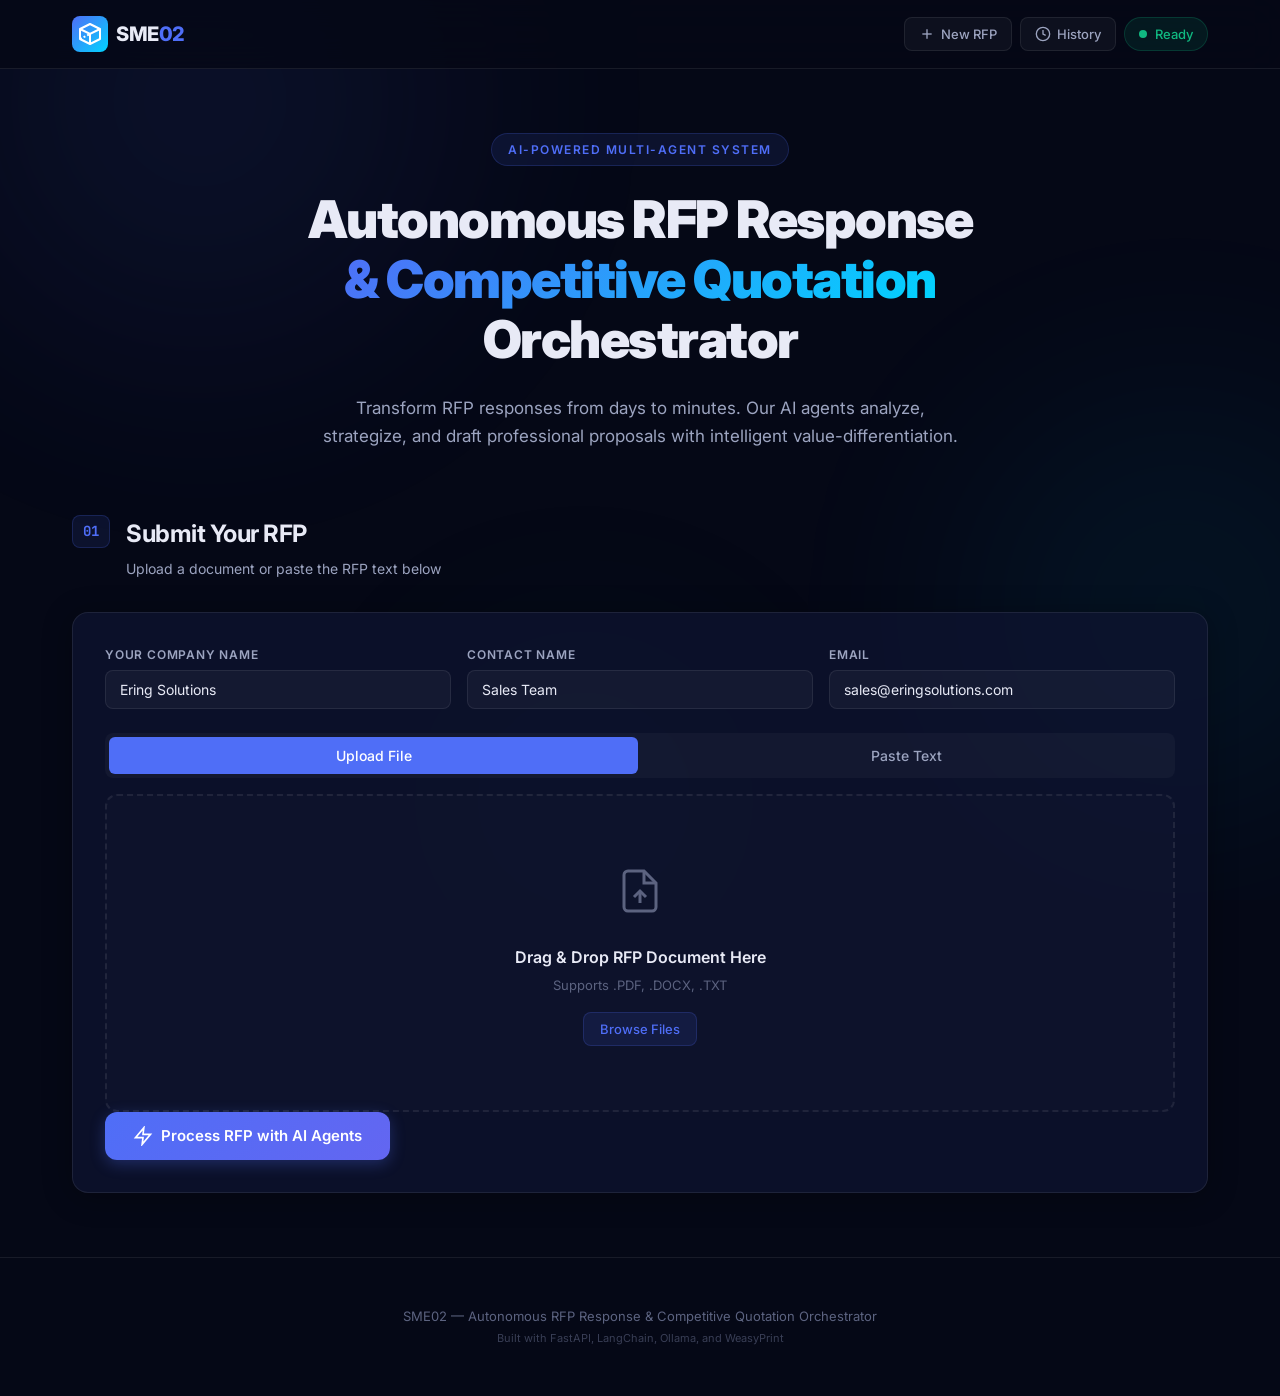
==== commit f609c517: "feat: updated project files" ====
--- a/static/index.html
+++ b/static/index.html
@@ -8,6 +8,7 @@
     <link rel="preconnect" href="https://fonts.googleapis.com">
     <link rel="preconnect" href="https://fonts.gstatic.com" crossorigin>
     <link href="https://fonts.googleapis.com/css2?family=Inter:wght@300;400;500;600;700;800;900&family=JetBrains+Mono:wght@400;500;600;700&display=swap" rel="stylesheet">
+    <link rel="stylesheet" href="https://fonts.googleapis.com/css2?family=Material+Symbols+Rounded:opsz,wght,FILL,GRAD@20..48,100..700,0..1,-50..200&icon_names=assignment,cancel,check_circle,currency_exchange,description,pending,published_with_changes,schedule,search,settings,smart_toy,stylus_fountain_pen,sync" />
     <link rel="stylesheet" href="/static/css/style.css?v=1.1">
 </head>
 <body>
@@ -170,7 +171,7 @@
                 <!-- Agent Status Cards -->
                 <div class="agent-status-bar">
                     <div class="agent-chip" id="chipAnalyst" data-status="waiting">
-                        <div class="agent-chip-icon">🔍</div>
+                        <div class="agent-chip-icon"><span class="material-symbols-rounded">search</span></div>
                         <div class="agent-chip-info">
                             <span class="agent-chip-name">Junior Analyst</span>
                             <span class="agent-chip-status">Waiting</span>
@@ -178,7 +179,7 @@
                     </div>
                     <div class="agent-connector">→</div>
                     <div class="agent-chip" id="chipStrategist" data-status="waiting">
-                        <div class="agent-chip-icon">📊</div>
+                        <div class="agent-chip-icon"><span class="material-symbols-rounded">currency_exchange</span></div>
                         <div class="agent-chip-info">
                             <span class="agent-chip-name">Pricing Strategist</span>
                             <span class="agent-chip-status">Waiting</span>
@@ -186,7 +187,7 @@
                     </div>
                     <div class="agent-connector">→</div>
                     <div class="agent-chip" id="chipCopywriter" data-status="waiting">
-                        <div class="agent-chip-icon">✍️</div>
+                        <div class="agent-chip-icon"><span class="material-symbols-rounded">stylus_fountain_pen</span></div>
                         <div class="agent-chip-info">
                             <span class="agent-chip-name">Senior Copywriter</span>
                             <span class="agent-chip-status">Waiting</span>
@@ -197,7 +198,7 @@
                 <!-- Live Feed -->
                 <div class="feed-container" id="feedContainer">
                     <div class="feed-empty">
-                        <div class="feed-empty-icon">🤖</div>
+                        <div class="feed-empty-icon"><span class="material-symbols-rounded" style="font-size: 48px;">smart_toy</span></div>
                         <p>Agent reasoning will appear here in real-time...</p>
                     </div>
                 </div>
@@ -220,7 +221,6 @@
                     <button class="review-tab active" data-tab="requirements">Requirements</button>
                     <button class="review-tab" data-tab="pricing">Pricing</button>
                     <button class="review-tab" data-tab="proposal">Proposal</button>
-                    <button class="review-tab" data-tab="universal-json">Universal JSON</button>
                 </div>
 
                 <!-- Tab Content -->
@@ -228,7 +228,6 @@
                     <div class="review-tab-content active" id="tab-requirements"></div>
                     <div class="review-tab-content" id="tab-pricing"></div>
                     <div class="review-tab-content" id="tab-proposal"></div>
-                    <div class="review-tab-content" id="tab-universal-json"></div>
                 </div>
 
                 <!-- Feedback Area -->
--- a/static/css/style.css
+++ b/static/css/style.css
@@ -1420,20 +1420,3 @@
     .modal-overlay { padding: var(--space-md); }
     .history-item { flex-wrap: wrap; }
 }
-
-/* ---- JSON Viewer (Universal RFP Tab) ---- */
-.json-viewer {
-    background: rgba(0, 0, 0, 0.3);
-    border: 1px solid var(--bg-glass-border);
-    border-radius: var(--radius-md);
-    padding: var(--space-lg);
-    font-family: var(--font-mono);
-    font-size: 12px;
-    line-height: 1.6;
-    color: var(--text-accent);
-    overflow-x: auto;
-    white-space: pre-wrap;
-    word-break: break-word;
-    max-height: 600px;
-    overflow-y: auto;
-}
